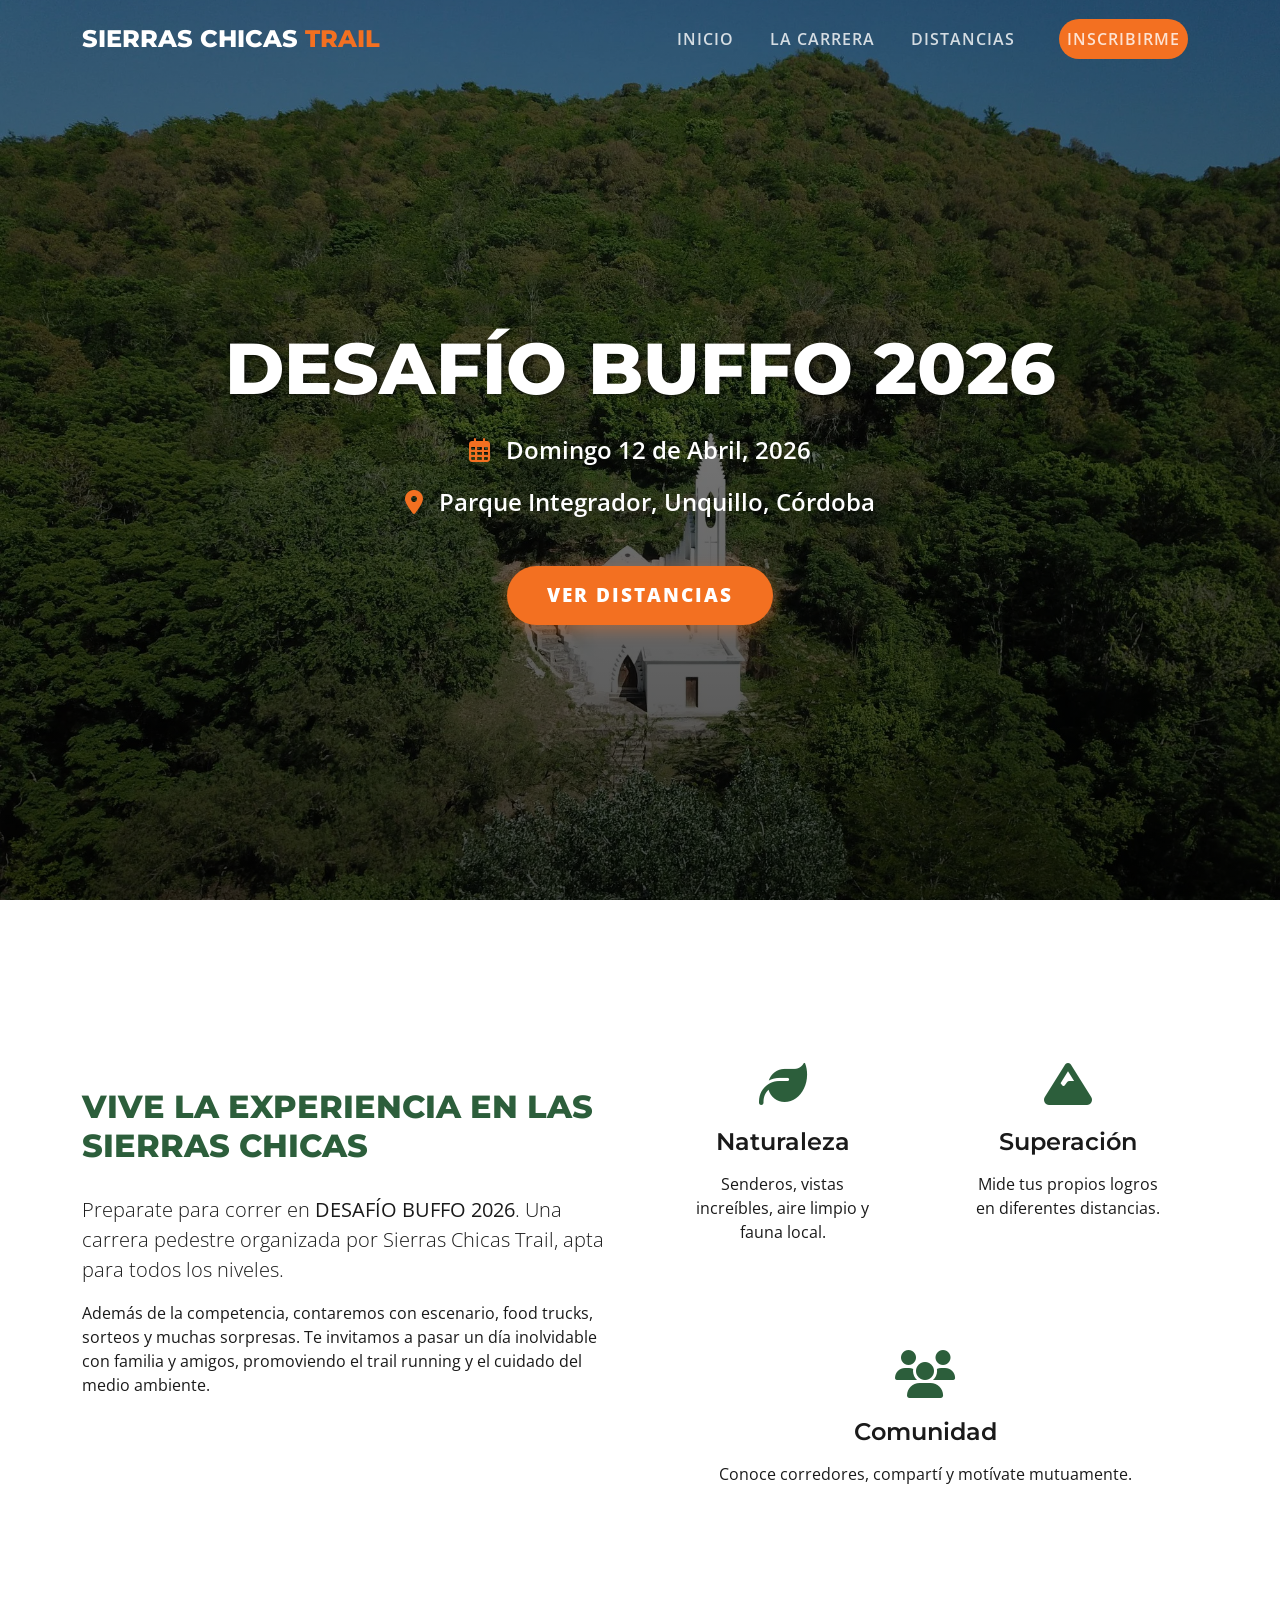
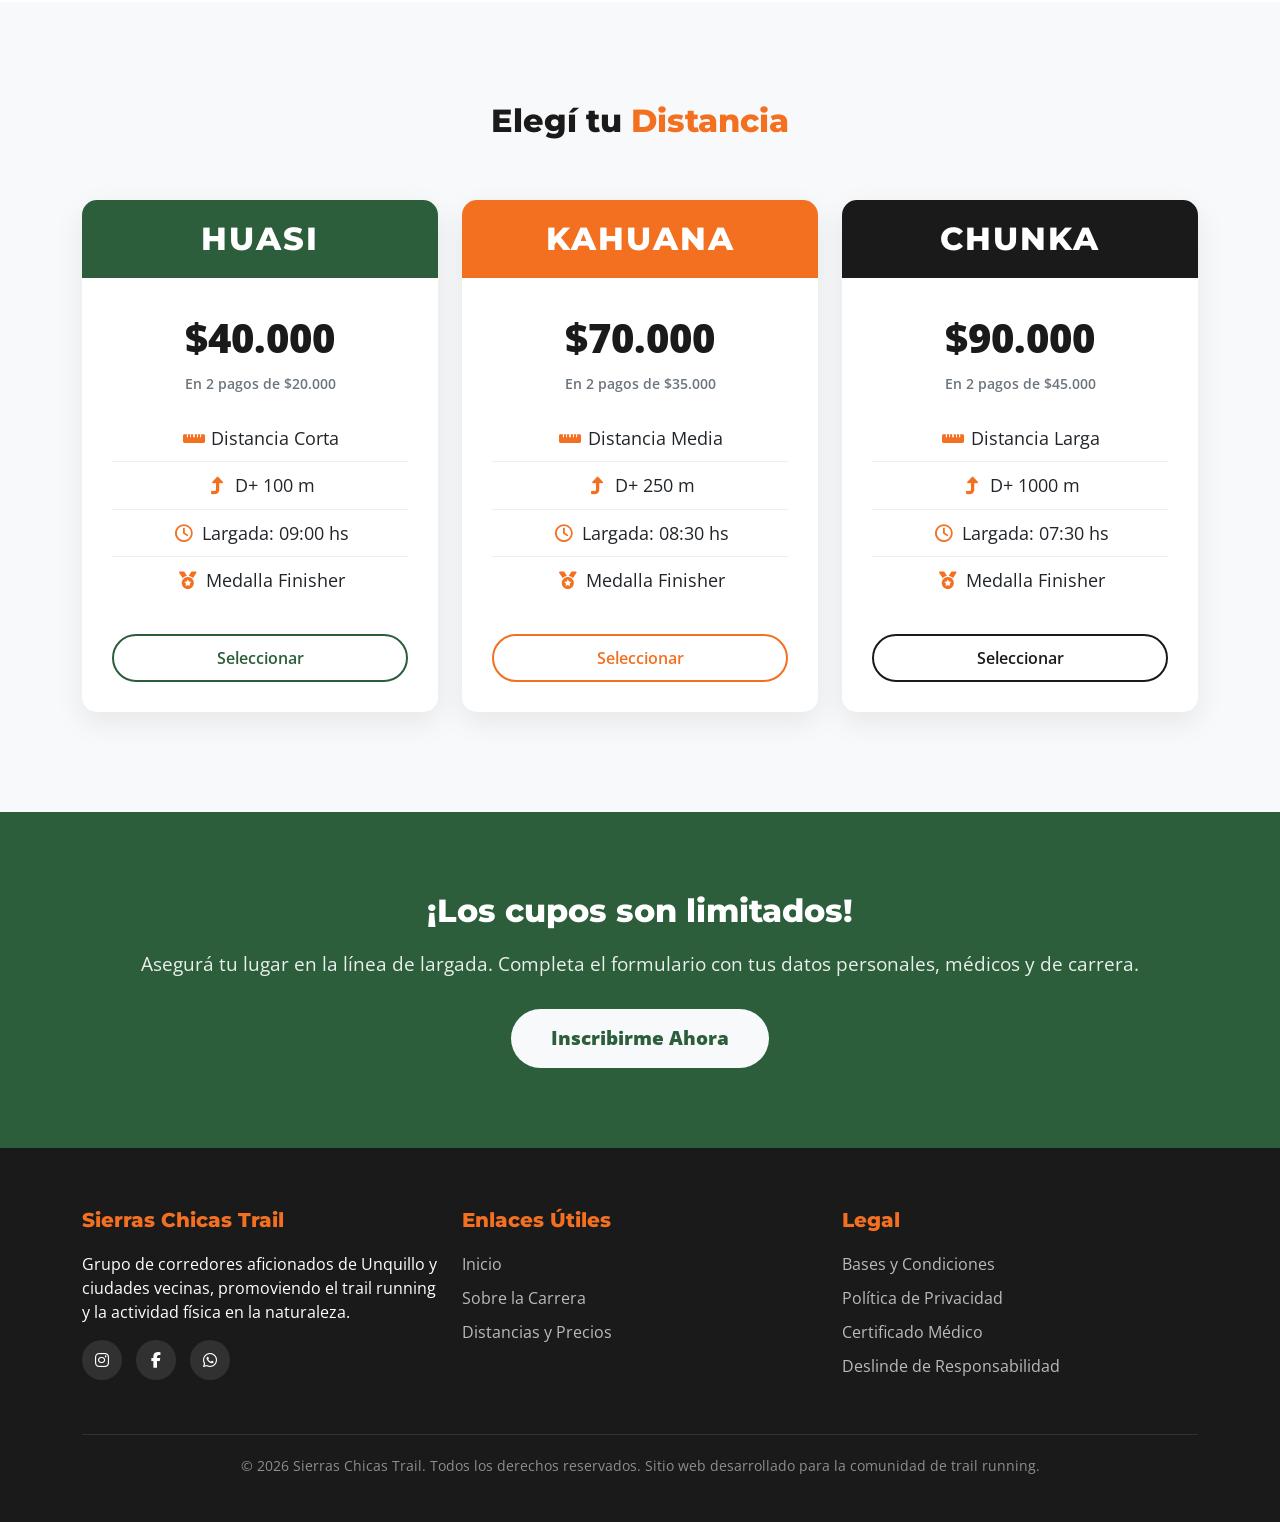
==== index.html @ b3c89ede "Add: Agregar pagina inscripciones" ====
<!doctype html>
<html lang="en">
  <head>
    <meta charset="UTF-8" />
    <meta name="viewport" content="width=device-width, initial-scale=1.0" />
    <meta name="robots" content="index, follow" />
    <meta name="author" content="Juan Martin Mansilla" />
    <title>Desafio Buffo 2026 - Sierras Chicas Trail</title>
    <meta
      name="description"
      content="La carrera de Trail mas desafiante de Sierras Chicas."
    />
    <!--Favicon-->
    <link
      rel="icon"
      type="image/jpeg"
      href="../assets/favicon/favicon-buffo.jpeg"
    />
    <!-- Google Fonts -->
    <link rel="preconnect" href="https://fonts.googleapis.com" />
    <link rel="preconnect" href="https://fonts.gstatic.com" crossorigin />
    <link
      href="https://fonts.googleapis.com/css2?family=Montserrat:wght@400;600;800&family=Open+Sans:wght@400;600&display=swap"
      rel="stylesheet"
    />

    <!-- Bootstrap 5 CSS -->
    <link
      href="https://cdn.jsdelivr.net/npm/bootstrap@5.3.2/dist/css/bootstrap.min.css"
      rel="stylesheet"
    />

    <!-- Font Awesome for Icons -->
    <link
      rel="stylesheet"
      href="https://cdnjs.cloudflare.com/ajax/libs/font-awesome/6.4.2/css/all.min.css"
    />
    <!-- CSS -->
    <link rel="stylesheet" href="./css/styles.css" />
  </head>
  <body data-bs-spy="scroll" data-bs-target=".navbar" data-bs-offset="70">
    <!-- Navigation -->
    <nav class="navbar navbar-expand-lg fixed-top">
      <div class="container">
        <a class="navbar-brand" href="#">SIERRAS CHICAS <span>TRAIL</span></a>
        <button
          class="navbar-toggler"
          type="button"
          data-bs-toggle="collapse"
          data-bs-target="#navbarNav"
          aria-controls="navbarNav"
          aria-expanded="false"
          aria-label="Toggle navigation"
        >
          <i class="fas fa-bars text-white"></i>
        </button>
        <div class="collapse navbar-collapse" id="navbarNav">
          <ul class="navbar-nav ms-auto align-items-center">
            <li class="nav-item">
              <a class="nav-link" href="#inicio">Inicio</a>
            </li>
            <li class="nav-item">
              <a class="nav-link" href="#nosotros">La Carrera</a>
            </li>
            <li class="nav-item">
              <a class="nav-link" href="#distancias">Distancias</a>
            </li>
            <li class="nav-item mt-3 mt-lg-0 ms-lg-3">
              <a class="nav-link btn-inscribirse" href="#inscripcion"
                >Inscribirme</a
              >
            </li>
          </ul>
        </div>
      </div>
    </nav>
    <!-- Home Section -->
    <header class="home" id="inicio">
      <div class="container">
        <div class="row justify-content-center">
          <div class="col-lg-10 home-content">
            <h1>Desafío Buffo 2026</h1>
            <div class="date-location">
              <p>
                <i class="far fa-calendar-alt"></i> Domingo 12 de Abril, 2026
              </p>
              <p>
                <i class="fas fa-map-marker-alt"></i> Parque Integrador,
                Unquillo, Córdoba
              </p>
            </div>
            <a href="#distancias" class="btn btn-hero mt-3">Ver Distancias</a>
          </div>
        </div>
      </div>
    </header>
    <main>
      <!-- About Section -->
      <section class="about-section" id="nosotros">
        <div class="container">
          <div class="row align-items-center">
            <div class="col-lg-6 mb-5 mb-lg-0">
              <h2 class="section-title">
                Vive la experiencia en las Sierras Chicas
              </h2>
              <p class="lead">
                Preparate para correr en <strong>DESAFÍO BUFFO 2026</strong>.
                Una carrera pedestre organizada por Sierras Chicas Trail, apta
                para todos los niveles.
              </p>
              <p>
                Además de la competencia, contaremos con escenario, food trucks,
                sorteos y muchas sorpresas. Te invitamos a pasar un día
                inolvidable con familia y amigos, promoviendo el trail running y
                el cuidado del medio ambiente.
              </p>
            </div>
            <div class="col-lg-6">
              <div class="row">
                <div class="col-md-6">
                  <div class="feature-box">
                    <i class="fas fa-leaf"></i>
                    <h4>Naturaleza</h4>
                    <p>
                      Senderos, vistas increíbles, aire limpio y fauna local.
                    </p>
                  </div>
                </div>
                <div class="col-md-6">
                  <div class="feature-box">
                    <i class="fas fa-mountain"></i>
                    <h4>Superación</h4>
                    <p>Mide tus propios logros en diferentes distancias.</p>
                  </div>
                </div>
                <div class="col-md-12">
                  <div class="feature-box pb-0">
                    <i class="fas fa-users"></i>
                    <h4>Comunidad</h4>
                    <p>Conoce corredores, compartí y motívate mutuamente.</p>
                  </div>
                </div>
              </div>
            </div>
          </div>
        </div>
      </section>

      <!-- Distances Section -->
      <section class="distances-section" id="distancias">
        <div class="container">
          <h2 class="section-title">Elegí tu <span>Distancia</span></h2>
          <div class="row g-4 justify-content-center">
            <!-- Card 1: HUASI -->
            <div class="col-lg-4 col-md-6">
              <div class="card card-distance">
                <div class="card-header">
                  <h3>HUASI</h3>
                </div>
                <div class="card-body">
                  <div class="price">$40.000</div>
                  <div class="payments">En 2 pagos de $20.000</div>
                  <ul class="info-list">
                    <li>
                      <i class="fas fa-ruler-horizontal"></i> Distancia Corta
                    </li>
                    <li><i class="fas fa-level-up-alt"></i> D+ 100 m</li>
                    <li><i class="far fa-clock"></i> Largada: 09:00 hs</li>
                    <li><i class="fas fa-medal"></i> Medalla Finisher</li>
                  </ul>
                  <a href="#inscripcion" class="btn btn-card">Seleccionar</a>
                </div>
              </div>
            </div>

            <!-- Card 2: KAHUANA -->
            <div class="col-lg-4 col-md-6">
              <div class="card card-distance">
                <div class="card-header" style="background-color: #f37021">
                  <h3>KAHUANA</h3>
                </div>
                <div class="card-body">
                  <div class="price">$70.000</div>
                  <div class="payments">En 2 pagos de $35.000</div>
                  <ul class="info-list">
                    <li>
                      <i class="fas fa-ruler-horizontal"></i> Distancia Media
                    </li>
                    <li><i class="fas fa-level-up-alt"></i> D+ 250 m</li>
                    <li><i class="far fa-clock"></i> Largada: 08:30 hs</li>
                    <li><i class="fas fa-medal"></i> Medalla Finisher</li>
                  </ul>
                  <a
                    href="#inscripcion"
                    class="btn btn-card"
                    style="border-color: #f37021; color: #f37021"
                    onmouseover="
                      this.style.backgroundColor = '#F37021';
                      this.style.color = 'white';
                    "
                    onmouseout="
                      this.style.backgroundColor = 'transparent';
                      this.style.color = '#F37021';
                    "
                    >Seleccionar</a
                  >
                </div>
              </div>
            </div>

            <!-- Card 3: CHUNKA -->
            <div class="col-lg-4 col-md-6">
              <div class="card card-distance">
                <div class="card-header" style="background-color: #1a1a1a">
                  <h3>CHUNKA</h3>
                </div>
                <div class="card-body">
                  <div class="price">$90.000</div>
                  <div class="payments">En 2 pagos de $45.000</div>
                  <ul class="info-list">
                    <li>
                      <i class="fas fa-ruler-horizontal"></i> Distancia Larga
                    </li>
                    <li><i class="fas fa-level-up-alt"></i> D+ 1000 m</li>
                    <li><i class="far fa-clock"></i> Largada: 07:30 hs</li>
                    <li><i class="fas fa-medal"></i> Medalla Finisher</li>
                  </ul>
                  <a
                    href="#inscripcion"
                    class="btn btn-card"
                    style="border-color: #1a1a1a; color: #1a1a1a"
                    onmouseover="
                      this.style.backgroundColor = '#1A1A1A';
                      this.style.color = 'white';
                    "
                    onmouseout="
                      this.style.backgroundColor = 'transparent';
                      this.style.color = '#1A1A1A';
                    "
                    >Seleccionar</a
                  >
                </div>
              </div>
            </div>
          </div>
        </div>
      </section>

      <!-- Inscripción Section -->
      <section class="cta-section" id="inscripcion">
        <div class="container">
          <h2>¡Los cupos son limitados!</h2>
          <p>
            Asegurá tu lugar en la línea de largada. Completa el formulario con
            tus datos personales, médicos y de carrera.
          </p>
          <a
            href="/pages/inscripciones.html"
            target="_blank"
            rel="noopener noreferrer"
            class="btn-cta"
          >
            Inscribirme Ahora
          </a>
        </div>
      </section>
    </main>

    <!-- Footer -->
    <footer>
      <div class="container">
        <div class="row">
          <div class="col-lg-4 mb-4 mb-lg-0">
            <h5>Sierras Chicas Trail</h5>
            <p>
              Grupo de corredores aficionados de Unquillo y ciudades vecinas,
              promoviendo el trail running y la actividad física en la
              naturaleza.
            </p>
            <div class="social-links mt-3">
              <a
                href="https://www.instagram.com/jmartinmansilla/?hl=es-la"
                target="_blank"
                rel="nooponer noreferrer"
                ><i class="fab fa-instagram"></i
              ></a>
              <a
                href="https://www.facebook.com/Juan.Cmj"
                target="_blank"
                rel="nooponer noreferrer"
                ><i class="fab fa-facebook-f"></i
              ></a>
              <a
                href="https://wa.me/5493468645966"
                target="_blank"
                rel="noponer noreferrer"
                ><i class="fab fa-whatsapp"></i
              ></a>
            </div>
          </div>
          <div class="col-lg-4 mb-4 mb-lg-0">
            <h5>Enlaces Útiles</h5>
            <ul>
              <li><a href="#inicio">Inicio</a></li>
              <li><a href="#nosotros">Sobre la Carrera</a></li>
              <li><a href="#distancias">Distancias y Precios</a></li>
            </ul>
          </div>
          <div class="col-lg-4">
            <h5>Legal</h5>
            <ul>
              <li><a href="#">Bases y Condiciones</a></li>
              <li><a href="#">Política de Privacidad</a></li>
              <li>
                <a
                  href="/assets/pdf/certificado-medico.pdf"
                  target="_blank"
                  rel="noopener noreferrer"
                  >Certificado Médico</a
                >
              </li>
              <li>
                <a
                  href="/assets/pdf/deslinde-de-responsabilidad.pdf"
                  target="_blank"
                  rel="noopener noreferrer"
                  >Deslinde de Responsabilidad</a
                >
              </li>
            </ul>
          </div>
        </div>
        <div class="copyright">
          <p>
            &copy; 2026 Sierras Chicas Trail. Todos los derechos reservados.
            Sitio web desarrollado para la comunidad de trail running.
          </p>
        </div>
      </div>
    </footer>

    <!-- Bootstrap 5 JS Bundle with Popper -->
    <script src="https://cdn.jsdelivr.net/npm/bootstrap@5.3.2/dist/js/bootstrap.bundle.min.js"></script>

    <!-- Custom Script for Navbar -->
    <script>
      document.addEventListener("DOMContentLoaded", function () {
        const navbar = document.querySelector(".navbar");

        // Función para cambiar color del navbar en scroll
        window.addEventListener("scroll", function () {
          if (window.scrollY > 50) {
            navbar.classList.add("scrolled");
          } else {
            navbar.classList.remove("scrolled");
          }
        });

        // Trigger scroll check on load just in case page is refreshed midway
        if (window.scrollY > 50) {
          navbar.classList.add("scrolled");
        }
      });
    </script>
  </body>
</html>
---- css/styles.css ----
@charset "UTF-8";
/* --- VARIABLES SASS --- */
/* Reset */
* {
  margin: 0;
  padding: 0;
  box-sizing: border-box;
}

/* Estilos Base*/
body {
  font-family: "Open Sans", sans-serif;
  color: #1a1a1a;
  background-color: #f8f9fa;
  overflow-x: hidden;
}

h1,
h2,
h3,
h4,
h5,
h6 {
  font-family: "Montserrat", sans-serif;
  font-weight: 800;
}

/* --- MIXIN SASS ---
         * Este mixin reutiliza el efecto de elevación con sombra
         * que comparten las tarjetas y algunos botones.
         */
/* Navigation */
.navbar {
  transition: all 0.4s ease;
  padding: 1rem 0;
  background-color: transparent;
}
.navbar.scrolled {
  background-color: rgba(26, 26, 26, 0.95);
  box-shadow: 0 4px 15px rgba(0, 0, 0, 0.1);
  padding: 0.5rem 0;
}
.navbar .navbar-brand {
  font-family: "Montserrat", sans-serif;
  font-weight: 800;
  font-size: 1.5rem;
  color: white !important;
}
.navbar .navbar-brand span {
  color: #f37021;
}
.navbar .nav-link {
  color: rgba(255, 255, 255, 0.8) !important;
  font-weight: 600;
  text-transform: uppercase;
  letter-spacing: 1px;
  margin: 0 10px;
  transition: color 0.3s;
}
.navbar .nav-link:hover {
  color: #f37021 !important;
}
.navbar .btn-inscribirse {
  background-color: #f37021;
  color: white;
  font-weight: 600;
  border-radius: 30px;
  padding: 8px 24px;
  transition: transform 0.3s, background-color 0.3s;
}
.navbar .btn-inscribirse:hover {
  background-color: rgb(213.4615384615, 87.5, 11.5384615385);
  transform: translateY(-2px);
  color: white;
}

/* Home Section */
.home {
  height: 100vh;
  min-height: 600px;
  background: linear-gradient(rgba(0, 0, 0, 0.4), rgba(0, 0, 0, 0.7)), url(/images/fondo1.jpg) no-repeat center center;
  background-size: cover;
  background-attachment: fixed;
  display: flex;
  align-items: center;
  position: relative;
}
.home .home-content {
  text-align: center;
  color: white;
  margin-top: 50px;
}
.home .home-content h1 {
  font-size: 4.5rem;
  text-transform: uppercase;
  text-shadow: 2px 2px 4px rgba(0, 0, 0, 0.5);
  margin-bottom: 20px;
}
@media (max-width: 768px) {
  .home .home-content h1 {
    font-size: 3rem;
  }
}
.home .home-content .date-location {
  font-size: 1.5rem;
  font-weight: 600;
  margin-bottom: 30px;
}
.home .home-content .date-location i {
  color: #f37021;
  margin-right: 10px;
}
.home .home-content .btn-hero {
  background-color: #f37021;
  color: white;
  font-size: 1.2rem;
  font-weight: 800;
  padding: 15px 40px;
  border-radius: 50px;
  text-transform: uppercase;
  letter-spacing: 2px;
  transition: all 0.3s;
  border: none;
  box-shadow: 0 5px 15px rgba(243, 112, 33, 0.4);
}
.home .home-content .btn-hero:hover {
  background-color: rgb(213.4615384615, 87.5, 11.5384615385);
  transform: scale(1.05);
  box-shadow: 0 8px 20px rgba(243, 112, 33, 0.6);
}

/* About Section */
.about-section {
  padding: 100px 0;
  background-color: white;
}
.about-section .section-title {
  color: #2c5e3b;
  margin-bottom: 30px;
  text-transform: uppercase;
}
.about-section .feature-box {
  text-align: center;
  padding: 30px;
  margin-top: 30px;
}
.about-section .feature-box i {
  font-size: 3rem;
  color: #2c5e3b;
  margin-bottom: 20px;
}
.about-section .feature-box h4 {
  font-weight: 600;
  margin-bottom: 15px;
}

/* Distances Section */
.distances-section {
  padding: 100px 0;
  background-color: #f8f9fa;
}
.distances-section .section-title {
  text-align: center;
  margin-bottom: 60px;
  color: #1a1a1a;
}
.distances-section .section-title span {
  color: #f37021;
}
.distances-section .card-distance {
  border: none;
  border-radius: 15px;
  overflow: hidden;
  box-shadow: 0 10px 30px rgba(0, 0, 0, 0.08);
  height: 100%;
  /* Aplicación del Mixin SASS */
  transition: transform 0.3s ease, box-shadow 0.3s ease;
}
.distances-section .card-distance:hover {
  transform: translateY(-10px);
  box-shadow: 0 15px 40px rgba(0, 0, 0, 0.15);
}
.distances-section .card-distance .card-header {
  background-color: #2c5e3b;
  color: white;
  text-align: center;
  padding: 20px;
  border-bottom: none;
}
.distances-section .card-distance .card-header h3 {
  margin: 0;
  font-size: 2rem;
  letter-spacing: 2px;
}
.distances-section .card-distance .card-body {
  padding: 30px;
  text-align: center;
}
.distances-section .card-distance .card-body .price {
  font-size: 2.5rem;
  font-weight: 800;
  color: #1a1a1a;
  margin-bottom: 5px;
}
.distances-section .card-distance .card-body .payments {
  color: #6c757d;
  font-size: 0.9rem;
  margin-bottom: 20px;
  font-weight: 600;
}
.distances-section .card-distance .card-body .info-list {
  list-style: none;
  padding: 0;
  margin-bottom: 30px;
}
.distances-section .card-distance .card-body .info-list li {
  padding: 10px 0;
  border-bottom: 1px solid #eee;
  font-size: 1.1rem;
}
.distances-section .card-distance .card-body .info-list li i {
  color: #f37021;
  width: 25px;
}
.distances-section .card-distance .card-body .info-list li:last-child {
  border-bottom: none;
}
.distances-section .card-distance .card-body .btn-card {
  width: 100%;
  border: 2px solid #2c5e3b;
  color: #2c5e3b;
  font-weight: 600;
  border-radius: 30px;
  padding: 10px;
  transition: all 0.3s;
}
.distances-section .card-distance .card-body .btn-card:hover {
  background-color: #2c5e3b;
  color: white;
}

/* Inscripción Section */
.cta-section {
  padding: 80px 0;
  background-color: #2c5e3b;
  color: white;
  text-align: center;
}
.cta-section h2 {
  margin-bottom: 20px;
}
.cta-section p {
  font-size: 1.2rem;
  margin-bottom: 30px;
  opacity: 0.9;
}
.cta-section .btn-cta {
  background-color: #f8f9fa;
  color: #2c5e3b;
  font-size: 1.2rem;
  font-weight: 800;
  padding: 15px 40px;
  border-radius: 50px;
  text-decoration: none;
  display: inline-block;
  /* Aplicación del Mixin SASS */
  transition: transform 0.3s ease, box-shadow 0.3s ease;
}
.cta-section .btn-cta:hover {
  transform: scale(1.05);
  box-shadow: 0 5px 15px rgba(0, 0, 0, 0.3);
}

/* Footer */
footer {
  background-color: #1a1a1a;
  color: white;
  padding: 60px 0 30px;
}
footer h5 {
  color: #f37021;
  margin-bottom: 20px;
}
footer ul {
  list-style: none;
  padding: 0;
}
footer ul li {
  margin-bottom: 10px;
}
footer ul li a {
  color: rgba(255, 255, 255, 0.7);
  text-decoration: none;
  transition: color 0.3s;
}
footer ul li a:hover {
  color: #f37021;
}
footer .social-links a {
  display: inline-block;
  width: 40px;
  height: 40px;
  background-color: rgba(255, 255, 255, 0.1);
  color: white;
  border-radius: 50%;
  text-align: center;
  line-height: 40px;
  margin-right: 10px;
  transition: all 0.3s;
}
footer .social-links a:hover {
  background-color: #f37021;
  transform: translateY(-3px);
}
footer .copyright {
  margin-top: 40px;
  padding-top: 20px;
  border-top: 1px solid rgba(255, 255, 255, 0.1);
  text-align: center;
  color: rgba(255, 255, 255, 0.5);
  font-size: 0.9rem;
}

body.layout-flex {
  display: flex;
  flex-direction: column;
}
body.layout-flex .coming-soon-section {
  /* 1. Ocupa exactamente toda la pantalla visible (100vh), forzando el footer a quedar abajo (requiere scroll) */
  min-height: 100vh;
  width: 100%;
  /* 2. Flexbox para centrar el texto sobre la montaña (sin Bootstrap) */
  display: flex;
  justify-content: center;
  align-items: center;
  /* 3. Imagen de fondo con gradiente para mejorar la lectura */
  background: linear-gradient(rgba(0, 0, 0, 0.4), rgba(0, 0, 0, 0.7)), url(/images/fondo3.jpg) no-repeat center center;
  background-size: cover;
  /* Compensamos el espacio del Navbar fijo superior */
  padding: 100px 20px 40px;
  text-align: center;
}
body.layout-flex .coming-soon-section .coming-soon-content {
  max-width: 900px;
}
body.layout-flex .coming-soon-section .coming-soon-title {
  color: white;
  text-transform: uppercase;
  letter-spacing: 3px;
  text-shadow: 0 4px 15px rgba(0, 0, 0, 0.5);
  margin: 0;
  line-height: 1.3;
  font-size: 3.5rem; /* Tamaño Escritorio */
}
body.layout-flex {
  /* MEDIA QUERIES PARA RESPONSIVIDAD (SASS PURO) */
  /* Dispositivos Medianos (Tablets y Desktop pequeños) */
}
@media (max-width: 992px) {
  body.layout-flex .coming-soon-section .coming-soon-title {
    font-size: 2.8rem;
    letter-spacing: 2px;
  }
}
body.layout-flex {
  /* Dispositivos Pequeños (Tablets verticales y Móviles Horizontales) */
}
@media (max-width: 768px) {
  body.layout-flex .coming-soon-section .coming-soon-title {
    font-size: 2.2rem;
  }
}
body.layout-flex {
  /* Dispositivos Extra Pequeños (Smartphones Verticales) */
}
@media (max-width: 576px) {
  body.layout-flex .coming-soon-section .coming-soon-title {
    font-size: 1.8rem;
    letter-spacing: 1px;
  }
}

/*# sourceMappingURL=styles.css.map */
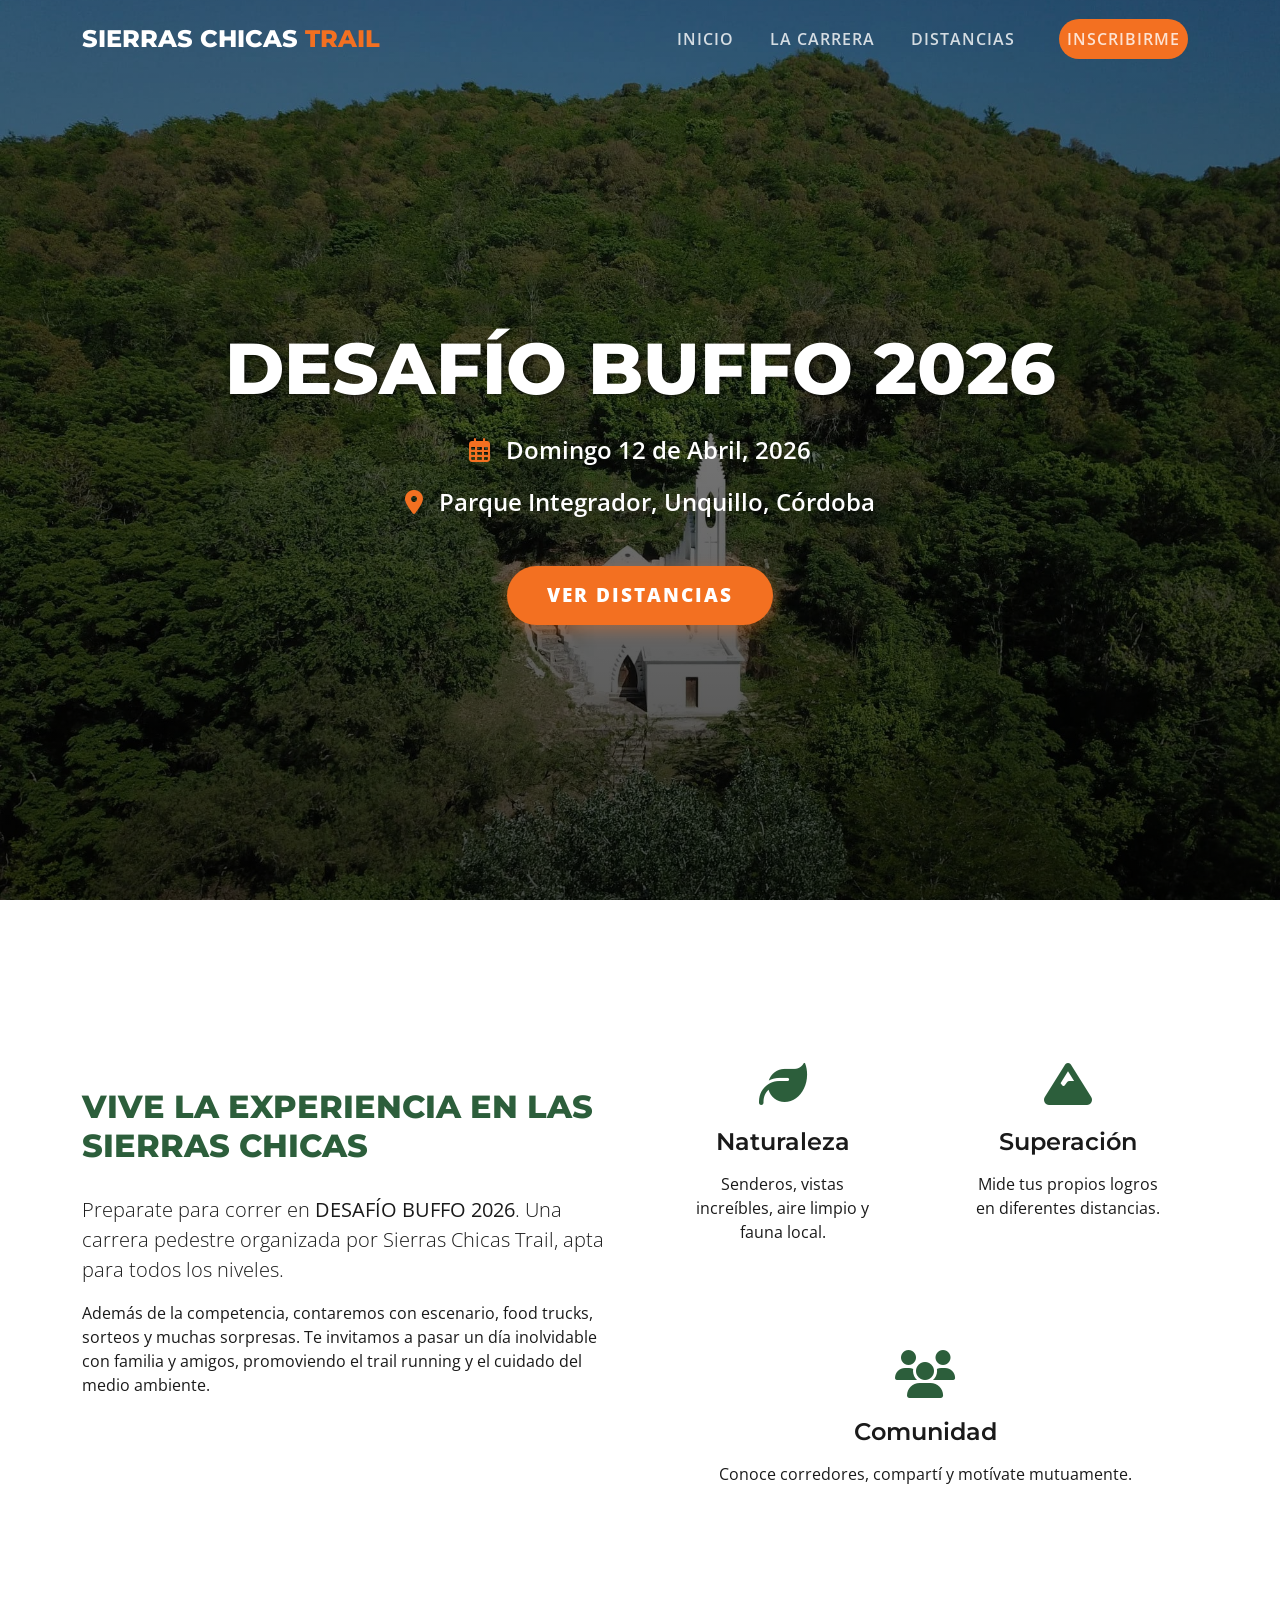
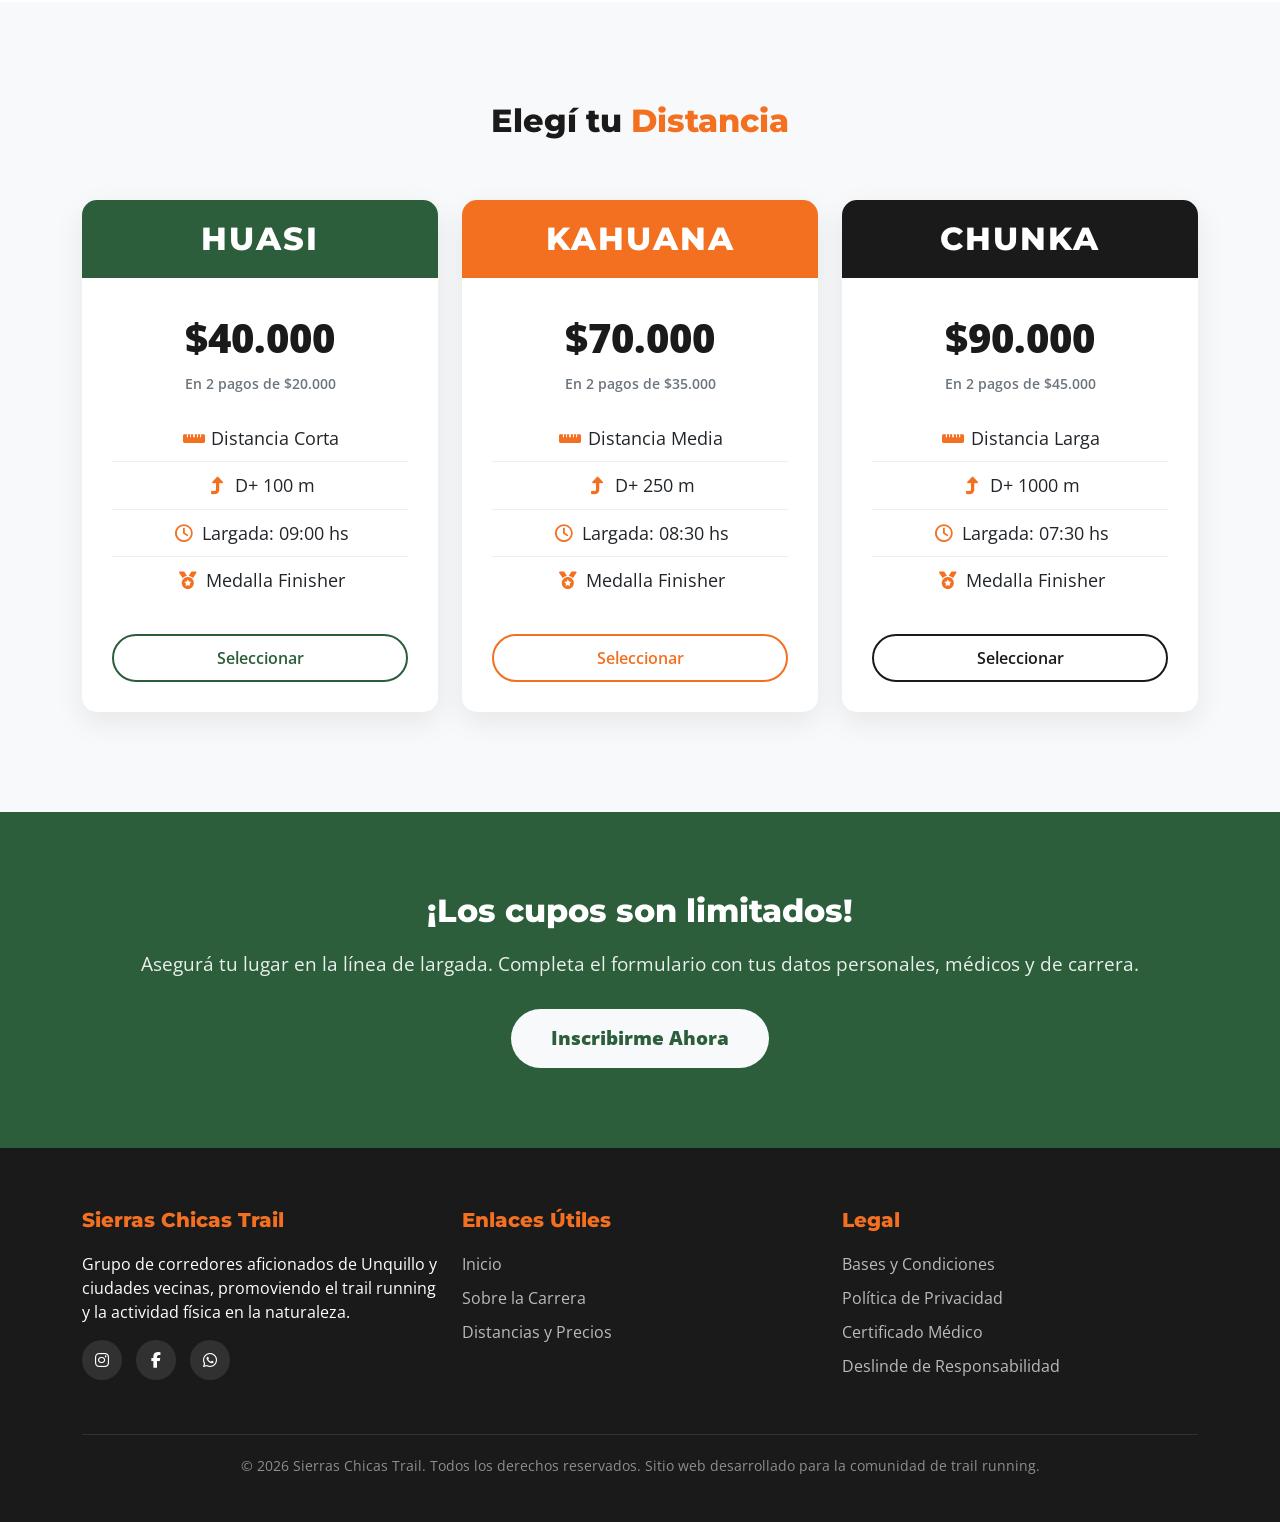
==== commit 5986289a: "Add: Aplicar SEO" ====
--- a/index.html
+++ b/index.html
@@ -14,7 +14,7 @@
     <link
       rel="icon"
       type="image/jpeg"
-      href="../assets/favicon/favicon-buffo.jpeg"
+      href="./assets/favicon/favicon-buffo.jpeg"
     />
     <!-- Google Fonts -->
     <link rel="preconnect" href="https://fonts.googleapis.com" />
@@ -168,7 +168,9 @@
                     <li><i class="far fa-clock"></i> Largada: 09:00 hs</li>
                     <li><i class="fas fa-medal"></i> Medalla Finisher</li>
                   </ul>
-                  <a href="#inscripcion" class="btn btn-card">Seleccionar</a>
+                  <a href="pages/distancias.html#5k" class="btn btn-card"
+                    >Seleccionar</a
+                  >
                 </div>
               </div>
             </div>
@@ -191,7 +193,7 @@
                     <li><i class="fas fa-medal"></i> Medalla Finisher</li>
                   </ul>
                   <a
-                    href="#inscripcion"
+                    href="pages/distancias.html#14k"
                     class="btn btn-card"
                     style="border-color: #f37021; color: #f37021"
                     onmouseover="
@@ -226,7 +228,7 @@
                     <li><i class="fas fa-medal"></i> Medalla Finisher</li>
                   </ul>
                   <a
-                    href="#inscripcion"
+                    href="pages/distancias.html#30k"
                     class="btn btn-card"
                     style="border-color: #1a1a1a; color: #1a1a1a"
                     onmouseover="
@@ -255,7 +257,7 @@
             tus datos personales, médicos y de carrera.
           </p>
           <a
-            href="/pages/inscripciones.html"
+            href="pages/inscripciones.html"
             target="_blank"
             rel="noopener noreferrer"
             class="btn-cta"
@@ -313,7 +315,7 @@
               <li><a href="#">Política de Privacidad</a></li>
               <li>
                 <a
-                  href="/assets/pdf/certificado-medico.pdf"
+                  href="./assets/pdf/certificado-medico.pdf"
                   target="_blank"
                   rel="noopener noreferrer"
                   >Certificado Médico</a
@@ -321,7 +323,7 @@
               </li>
               <li>
                 <a
-                  href="/assets/pdf/deslinde-de-responsabilidad.pdf"
+                  href="./assets/pdf/deslinde-de-responsabilidad.pdf"
                   target="_blank"
                   rel="noopener noreferrer"
                   >Deslinde de Responsabilidad</a
@@ -339,7 +341,7 @@
       </div>
     </footer>
 
-    <!-- Bootstrap 5 JS Bundle with Popper -->
+    <!-- Bootstrap 5 -->
     <script src="https://cdn.jsdelivr.net/npm/bootstrap@5.3.2/dist/js/bootstrap.bundle.min.js"></script>
 
     <!-- Custom Script for Navbar -->
--- a/css/styles.css
+++ b/css/styles.css
@@ -78,7 +78,7 @@
 .home {
   height: 100vh;
   min-height: 600px;
-  background: linear-gradient(rgba(0, 0, 0, 0.4), rgba(0, 0, 0, 0.7)), url(/images/fondo1.jpg) no-repeat center center;
+  background: linear-gradient(rgba(0, 0, 0, 0.4), rgba(0, 0, 0, 0.7)), url(../images/fondo1.jpg) no-repeat center center;
   background-size: cover;
   background-attachment: fixed;
   display: flex;
@@ -326,17 +326,13 @@
   flex-direction: column;
 }
 body.layout-flex .coming-soon-section {
-  /* 1. Ocupa exactamente toda la pantalla visible (100vh), forzando el footer a quedar abajo (requiere scroll) */
   min-height: 100vh;
   width: 100%;
-  /* 2. Flexbox para centrar el texto sobre la montaña (sin Bootstrap) */
   display: flex;
   justify-content: center;
   align-items: center;
-  /* 3. Imagen de fondo con gradiente para mejorar la lectura */
-  background: linear-gradient(rgba(0, 0, 0, 0.4), rgba(0, 0, 0, 0.7)), url(/images/fondo3.jpg) no-repeat center center;
+  background: linear-gradient(rgba(0, 0, 0, 0.4), rgba(0, 0, 0, 0.7)), url(../images/fondo3.jpg) no-repeat center center;
   background-size: cover;
-  /* Compensamos el espacio del Navbar fijo superior */
   padding: 100px 20px 40px;
   text-align: center;
 }
@@ -350,11 +346,11 @@
   text-shadow: 0 4px 15px rgba(0, 0, 0, 0.5);
   margin: 0;
   line-height: 1.3;
-  font-size: 3.5rem; /* Tamaño Escritorio */
+  font-size: 3.5rem;
 }
 body.layout-flex {
-  /* MEDIA QUERIES PARA RESPONSIVIDAD (SASS PURO) */
-  /* Dispositivos Medianos (Tablets y Desktop pequeños) */
+  /* MEDIA QUERIES PARA RESPONSIVIDAD */
+  /* Dispositivos Medianos  */
 }
 @media (max-width: 992px) {
   body.layout-flex .coming-soon-section .coming-soon-title {
@@ -363,7 +359,7 @@
   }
 }
 body.layout-flex {
-  /* Dispositivos Pequeños (Tablets verticales y Móviles Horizontales) */
+  /* Dispositivos Pequeños */
 }
 @media (max-width: 768px) {
   body.layout-flex .coming-soon-section .coming-soon-title {
@@ -371,7 +367,7 @@
   }
 }
 body.layout-flex {
-  /* Dispositivos Extra Pequeños (Smartphones Verticales) */
+  /* Dispositivos Extra Pequeños */
 }
 @media (max-width: 576px) {
   body.layout-flex .coming-soon-section .coming-soon-title {
@@ -380,4 +376,98 @@
   }
 }
 
+.page-circuitos {
+  display: flex;
+  flex-direction: column;
+  min-height: 100vh;
+  background-image: url("../images/fondo6.jpg");
+  background-size: cover;
+  background-position: top center;
+  background-attachment: fixed;
+  background-repeat: no-repeat;
+}
+.page-circuitos .circuitos-main {
+  flex-grow: 1;
+}
+.page-circuitos .grid-container {
+  padding: 120px 5% 80px;
+  max-width: 1400px;
+  margin: 0 auto;
+  width: 100%;
+}
+.page-circuitos .grid-container .section-title {
+  text-align: center;
+  color: #1a1a1a;
+  margin-bottom: 3rem;
+}
+.page-circuitos .grid-container .section-title span {
+  color: #f37021;
+}
+.page-circuitos .grid-circuitos {
+  display: grid;
+  grid-template-columns: repeat(2, 1fr);
+  gap: 3rem;
+}
+.page-circuitos .grid-circuitos .grid-item {
+  background-color: white;
+  border-radius: 16px;
+  box-shadow: 0 8px 20px rgba(0, 0, 0, 0.06);
+  padding: 2rem;
+  display: flex;
+  flex-direction: column;
+  transition: transform 0.3s ease, box-shadow 0.3s ease;
+}
+.page-circuitos .grid-circuitos .grid-item:hover {
+  transform: translateY(-5px);
+  box-shadow: 0 12px 25px rgba(0, 0, 0, 0.12);
+}
+.page-circuitos .grid-circuitos .grid-item .item-header {
+  text-align: center;
+  margin-bottom: 1rem;
+}
+.page-circuitos .grid-circuitos .grid-item .item-header h3 {
+  font-size: 1.6rem;
+  margin-bottom: 0.5rem;
+}
+.page-circuitos .grid-circuitos .grid-item .item-header p {
+  color: #6c757d;
+  margin: 0;
+}
+.page-circuitos .grid-circuitos .grid-item .img-circuito {
+  width: 100%;
+  height: auto;
+  max-height: 450px;
+  object-fit: contain;
+  border-radius: 12px;
+  box-shadow: 0 4px 10px rgba(0, 0, 0, 0.08);
+  transition: transform 0.3s ease;
+  margin-top: 1rem;
+}
+.page-circuitos .grid-circuitos .grid-item .img-circuito:hover {
+  transform: scale(1.02);
+}
+.page-circuitos .grid-circuitos .grid-item.item-5k h3 {
+  color: #2c5e3b;
+}
+.page-circuitos .grid-circuitos .grid-item.item-14k h3 {
+  color: #f37021;
+}
+.page-circuitos .grid-circuitos .grid-item.item-30k h3 {
+  color: #1a1a1a;
+}
+.page-circuitos {
+  /* MEDIA QUERIES PARA GRID */
+}
+@media (max-width: 992px) {
+  .page-circuitos .grid-circuitos {
+    gap: 2rem;
+  }
+}
+@media (max-width: 768px) {
+  .page-circuitos .grid-circuitos {
+    grid-template-columns: 1fr;
+    gap: 2rem;
+  }
+}
+
 /*# sourceMappingURL=styles.css.map */
